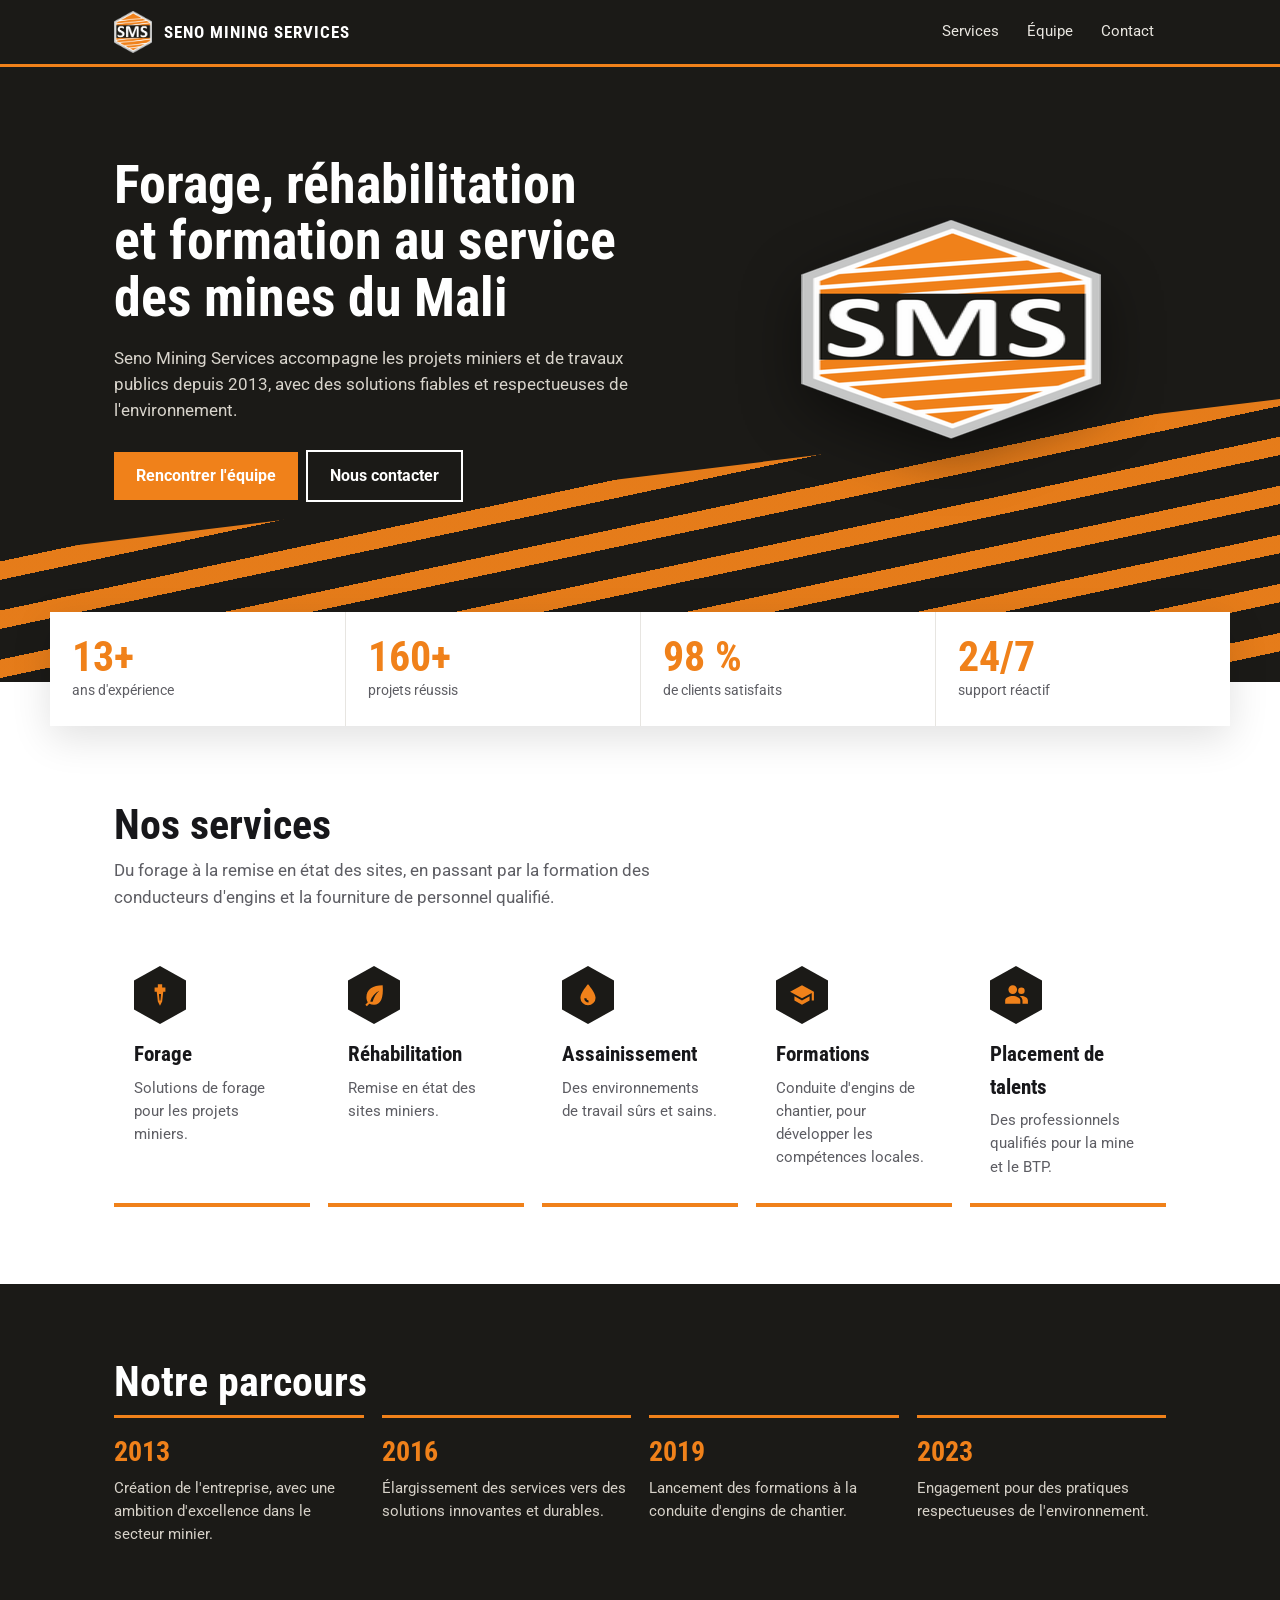
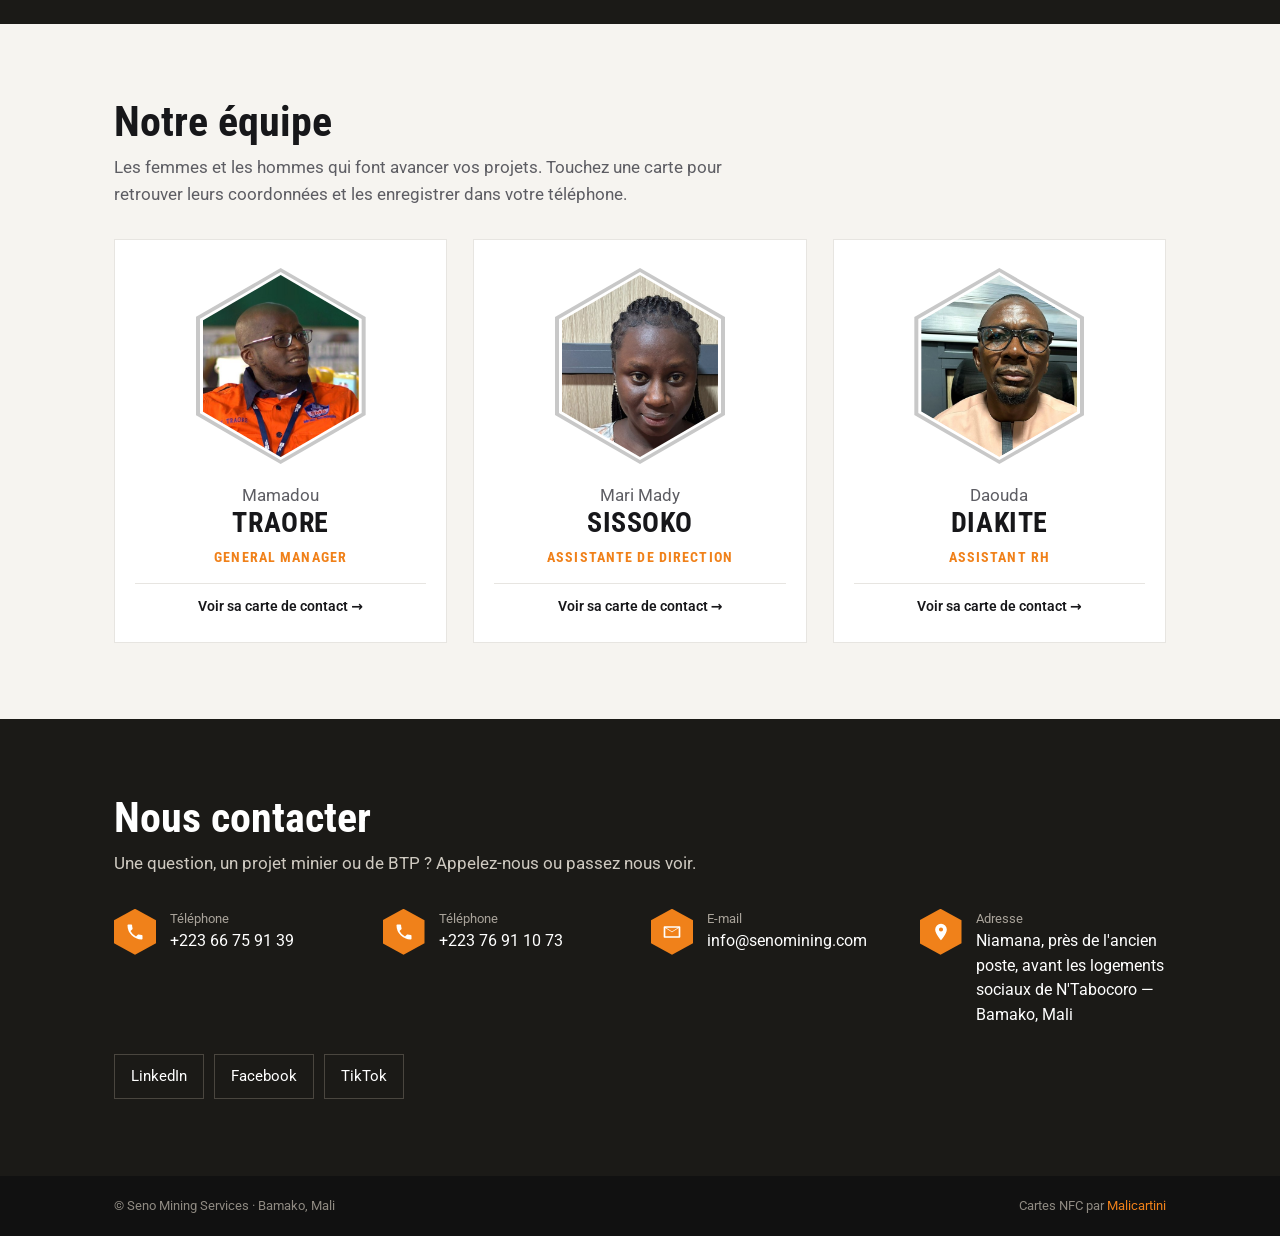
==== site/index.html @ 73f8692c "Site équipe Seno Mining Services pour cartes NFC - Données modifiables : data/company.json et data/t" ====
<!DOCTYPE html><html lang="fr"><head><meta charset="utf-8">
<meta name="viewport" content="width=device-width,initial-scale=1">
<title>Seno Mining Services — Notre équipe</title><meta name="description" content="Seno Mining Services : forage, réhabilitation, assainissement, formations et placement de talents au Mali. Rencontrez notre équipe.">
<meta property="og:title" content="Seno Mining Services — Notre équipe"><meta property="og:description" content="Seno Mining Services : forage, réhabilitation, assainissement, formations et placement de talents au Mali. Rencontrez notre équipe.">
<meta property="og:image" content="assets/logo.png"><meta name="theme-color" content="#1b1a17">
<link rel="icon" href="assets/logo.png">
<link rel="preconnect" href="https://fonts.googleapis.com"><link rel="preconnect" href="https://fonts.gstatic.com" crossorigin>
<link href="https://fonts.googleapis.com/css2?family=Roboto+Condensed:wght@700&family=Roboto:wght@400;500;700&display=swap" rel="stylesheet">
<link rel="stylesheet" href="assets/style.css"></head><body><header class="top"><div class="wrap"><a class="brand" href="index.html"><img src="assets/logo.png" alt="Logo SMS" width="38" height="42"><b>Seno Mining Services</b></a><nav><a href="#services">Services</a><a href="#equipe">Équipe</a><a href="#contact">Contact</a></nav></div></header>
<section class="hero"><div class="stripes"></div><div class="wrap"><div>
<h1>Forage, réhabilitation et formation au service des mines du Mali</h1>
<p>Seno Mining Services accompagne les projets miniers et de travaux publics depuis 2013, avec des solutions fiables et respectueuses de l&#x27;environnement.</p>
<a class="btn" href="#equipe">Rencontrer l'équipe</a><a class="btn ghost" href="#contact">Nous contacter</a></div>
<img class="hexlogo" src="assets/logo.png" alt="" width="200" height="219"></div></section>
<section class="stats"><div class="wrap"><div class="stat"><b>13+</b><span>ans d&#x27;expérience</span></div><div class="stat"><b>160+</b><span>projets réussis</span></div><div class="stat"><b>98 %</b><span>de clients satisfaits</span></div><div class="stat"><b>24/7</b><span>support réactif</span></div></div></section>
<section class="band" id="services"><div class="wrap"><h2>Nos services</h2>
<p class="lead">Du forage à la remise en état des sites, en passant par la formation des conducteurs d'engins et la fourniture de personnel qualifié.</p>
<div class="svc"><div><div class="hx hexclip"><svg viewBox="0 0 24 24" aria-hidden="true"><path d="M10 2h4v3h3v4h-2l-1 9-2 4-2-4-1-9H7V5h3V2zm1 9 .6 6h.8l.6-6h-2z"/></svg></div><h3>Forage</h3><p>Solutions de forage pour les projets miniers.</p></div><div><div class="hx hexclip"><svg viewBox="0 0 24 24" aria-hidden="true"><path d="M20 3c-9 0-15 4-15 11 0 1.8.5 3.4 1.3 4.7L4 21l1.4 1.4 2.3-2.3C9 20.7 10.4 21 12 21c6 0 9-6 8-18zM8.5 17.9C10 13 13 10 17 8c-3 2.6-5 5.6-6.3 10.3-.8 0-1.6-.2-2.2-.4z"/></svg></div><h3>Réhabilitation</h3><p>Remise en état des sites miniers.</p></div><div><div class="hx hexclip"><svg viewBox="0 0 24 24" aria-hidden="true"><path d="M12 2s-7 7.6-7 12.5A7 7 0 0 0 19 14.5C19 9.6 12 2 12 2zm-3.5 13h2a2 2 0 0 0 2 2v2a4 4 0 0 1-4-4z"/></svg></div><h3>Assainissement</h3><p>Des environnements de travail sûrs et sains.</p></div><div><div class="hx hexclip"><svg viewBox="0 0 24 24" aria-hidden="true"><path d="M12 3 1 9l11 6 9-4.9V17h2V9L12 3zM5 13.2V17l7 4 7-4v-3.8l-7 3.8-7-3.8z"/></svg></div><h3>Formations</h3><p>Conduite d&#x27;engins de chantier, pour développer les compétences locales.</p></div><div><div class="hx hexclip"><svg viewBox="0 0 24 24" aria-hidden="true"><path d="M9 11a4 4 0 1 0 0-8 4 4 0 0 0 0 8zm8 0a3 3 0 1 0 0-6 3 3 0 0 0 0 6zM9 13c-3.3 0-7 1.6-7 4v3h14v-3c0-2.4-3.7-4-7-4zm8 0c-.5 0-1 0-1.5.1 1.5 1 2.5 2.3 2.5 3.9v3h5v-3c0-2.4-3.2-4-6-4z"/></svg></div><h3>Placement de talents</h3><p>Des professionnels qualifiés pour la mine et le BTP.</p></div></div></div></section>
<section class="band dark"><div class="wrap"><h2>Notre parcours</h2><div class="time"><div><b>2013</b><p>Création de l&#x27;entreprise, avec une ambition d&#x27;excellence dans le secteur minier.</p></div><div><b>2016</b><p>Élargissement des services vers des solutions innovantes et durables.</p></div><div><b>2019</b><p>Lancement des formations à la conduite d&#x27;engins de chantier.</p></div><div><b>2023</b><p>Engagement pour des pratiques respectueuses de l&#x27;environnement.</p></div></div></div></section>
<section class="band soft" id="equipe"><div class="wrap"><h2>Notre équipe</h2>
<p class="lead">Les femmes et les hommes qui font avancer vos projets. Touchez une carte pour retrouver leurs coordonnées et les enregistrer dans votre téléphone.</p>
<div class="team"><a class="member" href="traore.html"><div class="ph hexclip"><img class="hexclip" src="photos/traore.jpg" alt="Mamadou Traore" loading="lazy" width="520" height="600"></div>
<div class="fn">Mamadou</div><div class="ln">TRAORE</div><div class="rl">GENERAL MANAGER</div><span class="go">Voir sa carte de contact →</span></a><a class="member" href="sissoko.html"><div class="ph hexclip"><img class="hexclip" src="photos/sissoko.jpg" alt="Mari Mady Sissoko" loading="lazy" width="520" height="600"></div>
<div class="fn">Mari Mady</div><div class="ln">SISSOKO</div><div class="rl">ASSISTANTE DE DIRECTION</div><span class="go">Voir sa carte de contact →</span></a><a class="member" href="diakite.html"><div class="ph hexclip"><img class="hexclip" src="photos/diakite.jpg" alt="Daouda Diakite" loading="lazy" width="520" height="600"></div>
<div class="fn">Daouda</div><div class="ln">DIAKITE</div><div class="rl">ASSISTANT RH</div><span class="go">Voir sa carte de contact →</span></a></div></div></section>
<section class="band dark" id="contact"><div class="wrap">
<h2>Nous contacter</h2><p class="lead">Une question, un projet minier ou de BTP ? Appelez-nous ou passez nous voir.</p>
<div class="contact"><div class="ci"><div class="hxs hexclip"><svg viewBox="0 0 24 24" aria-hidden="true"><path d="M6.6 10.8a15.1 15.1 0 0 0 6.6 6.6l2.2-2.2c.3-.3.7-.4 1-.2 1.1.4 2.3.6 3.6.6.6 0 1 .4 1 1V20c0 .6-.4 1-1 1A17 17 0 0 1 3 4c0-.6.4-1 1-1h3.5c.6 0 1 .4 1 1 0 1.3.2 2.5.6 3.6.1.3 0 .7-.2 1z"/></svg></div><div><small>Téléphone</small><a href="tel:+22366759139">+223 66 75 91 39</a></div></div><div class="ci"><div class="hxs hexclip"><svg viewBox="0 0 24 24" aria-hidden="true"><path d="M6.6 10.8a15.1 15.1 0 0 0 6.6 6.6l2.2-2.2c.3-.3.7-.4 1-.2 1.1.4 2.3.6 3.6.6.6 0 1 .4 1 1V20c0 .6-.4 1-1 1A17 17 0 0 1 3 4c0-.6.4-1 1-1h3.5c.6 0 1 .4 1 1 0 1.3.2 2.5.6 3.6.1.3 0 .7-.2 1z"/></svg></div><div><small>Téléphone</small><a href="tel:+22376911073">+223 76 91 10 73</a></div></div>
<div class="ci"><div class="hxs hexclip"><svg viewBox="0 0 24 24" aria-hidden="true"><path d="M3 5h18c.6 0 1 .4 1 1v12c0 .6-.4 1-1 1H3a1 1 0 0 1-1-1V6c0-.6.4-1 1-1zm9 7.2L4 7.3V17h16V7.3l-8 4.9zM5 7l7 4.3L19 7H5z"/></svg></div><div><small>E-mail</small><a href="mailto:info@senomining.com">info@senomining.com</a></div></div>
<div class="ci"><div class="hxs hexclip"><svg viewBox="0 0 24 24" aria-hidden="true"><path d="M12 2a7 7 0 0 0-7 7c0 5.2 7 13 7 13s7-7.8 7-13a7 7 0 0 0-7-7zm0 9.5A2.5 2.5 0 1 1 12 6.5a2.5 2.5 0 0 1 0 5z"/></svg></div><div><small>Adresse</small><span>Niamana, près de l&#x27;ancien poste, avant les logements sociaux de N&#x27;Tabocoro — Bamako, Mali</span></div></div>
</div><div class="soc"><a href="https://www.linkedin.com/company/seno-mining-services/" target="_blank" rel="noopener">LinkedIn</a><a href="https://www.facebook.com/share/1KVnLRoWUf/" target="_blank" rel="noopener">Facebook</a><a href="https://www.tiktok.com/@seno.mining.servi" target="_blank" rel="noopener">TikTok</a></div></div></section><footer><div class="wrap"><span>© Seno Mining Services · Bamako, Mali</span><span>Cartes NFC par <a href="https://www.tiktok.com/@mali_cartini" target="_blank" rel="noopener">Malicartini</a></span></div></footer></body></html>
---- site/assets/style.css ----
/* VOICE sobre, industriel · IDEA la carte NFC SMS dépliée en site · PICTURE hexagones photo + bandes de forage orange
   COLOUR noir carbone, orange SMS, blanc · TYPE Roboto Condensed (titres) + Roboto · LAYOUT bandes pleine largeur, grille équipe */
:root{--o:#F0811A;--o2:#c9650a;--k:#1b1a17;--k2:#26241f;--ink:#17171a;--mut:#5d5d63;--line:#e7e5e1;--bg:#fff;--soft:#f6f4f0;color-scheme:light}
*{box-sizing:border-box;min-width:0}
html{scroll-behavior:smooth;scroll-padding-top:72px}
body{margin:0;background:var(--bg);color:var(--ink);font:16px/1.55 Roboto,system-ui,-apple-system,"Segoe UI",Arial,sans-serif;overflow-x:clip}
a{color:inherit}
h1,h2,h3,.cond{font-family:"Roboto Condensed",Roboto,Arial,sans-serif}
.wrap{max-width:1180px;margin:0 auto;padding:0 max(5vw,18px)}
.hexclip{clip-path:polygon(50% 0,100% 25%,100% 75%,50% 100%,0 75%,0 25%)}
header.top{position:sticky;top:0;z-index:20;background:var(--k);color:#fff;border-bottom:3px solid var(--o)}
header.top .wrap{display:flex;align-items:center;gap:14px;min-height:64px}
.brand{display:flex;align-items:center;gap:12px;text-decoration:none}
.brand img{width:38px;height:auto}
.brand b{font-family:"Roboto Condensed",sans-serif;font-weight:700;letter-spacing:.06em;font-size:17px;text-transform:uppercase}
nav{margin-left:auto;display:flex;gap:4px;flex-wrap:wrap}
nav a{text-decoration:none;font-size:15px;padding:10px 12px;color:#e9e6e0}
nav a:hover,nav a:focus-visible{color:var(--o)}
.hero{position:relative;background:var(--k);color:#fff;overflow:hidden}
.stripes{position:absolute;inset:auto 0 0 0;height:46%;background:repeating-linear-gradient(-12deg,transparent 0 30px,var(--o) 30px 48px);clip-path:polygon(0 55%,100% 0,100% 100%,0 100%);opacity:.95}
.hero .wrap{position:relative;display:grid;grid-template-columns:minmax(0,1.15fr) minmax(0,.85fr);gap:40px;align-items:center;padding-top:clamp(40px,7vw,90px);padding-bottom:clamp(120px,14vw,190px)}
.hero h1{font-size:clamp(34px,5vw,54px);line-height:1.05;margin:0 0 18px;font-weight:700;text-wrap:balance}
.hero p{font-size:17px;color:#d8d4cc;max-width:56ch;margin:0 0 26px}
.btn{display:inline-flex;align-items:center;gap:10px;min-height:48px;padding:12px 22px;background:var(--o);color:#fff;text-decoration:none;font-weight:700;border:0;font-size:16px;cursor:pointer}
.btn:hover{background:var(--o2)}
.btn.ghost{background:transparent;border:2px solid #fff;margin-left:8px}
.btn svg{width:20px;height:20px;fill:currentColor}
.hexlogo{justify-self:center;width:min(300px,70vw);filter:drop-shadow(0 18px 30px rgba(0,0,0,.45))}
.stats{position:relative;z-index:2;margin-top:-70px}
.stats .wrap{display:grid;grid-template-columns:repeat(4,minmax(0,1fr));gap:0;background:#fff;box-shadow:0 12px 40px rgba(0,0,0,.12);padding:0}
.stat{padding:24px 22px;border-left:1px solid var(--line)}
.stat:first-child{border-left:0}
.stat b{display:block;font-family:"Roboto Condensed",sans-serif;font-size:clamp(30px,4vw,42px);line-height:1;color:var(--o);font-weight:700}
.stat span{font-size:14px;color:var(--mut)}
.band{padding:clamp(48px,6vw,84px) 0}
.band.soft{background:var(--soft)}
.band.dark{background:var(--k);color:#fff}
h2{font-size:clamp(30px,3.6vw,42px);line-height:1.05;margin:0 0 10px;font-weight:700}
.lead{color:var(--mut);max-width:62ch;margin:0 0 32px;font-size:17px}
.dark .lead{color:#cfcac1}
.svc{display:grid;grid-template-columns:repeat(auto-fit,minmax(170px,1fr));gap:18px}
.svc>div{background:#fff;padding:24px 20px;border-bottom:4px solid var(--o)}
.svc .hx{width:52px;height:58px;background:var(--k);display:flex;align-items:center;justify-content:center;margin-bottom:14px}
.svc .hx svg{width:26px;height:26px;fill:var(--o)}
.svc h3{margin:0 0 6px;font-size:21px}
.svc p{margin:0;color:var(--mut);font-size:15px}
.time{display:grid;grid-template-columns:repeat(4,minmax(0,1fr));gap:18px;margin-top:8px}
.time div{border-top:3px solid var(--o);padding-top:12px}
.time b{font-family:"Roboto Condensed",sans-serif;font-size:28px;color:var(--o)}
.time p{margin:4px 0 0;color:#d6d1c8;font-size:15px}
.team{display:grid;grid-template-columns:repeat(auto-fill,minmax(250px,1fr));gap:26px}
.member{display:block;text-decoration:none;background:#fff;text-align:center;padding:28px 20px 24px;border:1px solid var(--line);transition:transform .2s,box-shadow .2s}
.member:hover,.member:focus-visible{transform:translateY(-4px);box-shadow:0 14px 30px rgba(0,0,0,.1);outline:none}
.ph{position:relative;width:170px;height:196px;margin:0 auto 18px;background:#c8c8c8}
.ph img{position:absolute;inset:7px;width:calc(100% - 14px);height:calc(100% - 14px);object-fit:cover;background:#fff;z-index:1}
.ph::after{content:"";position:absolute;inset:4px;background:#fff;z-index:0;clip-path:inherit}
.member .fn{font-size:17px;color:var(--mut)}
.member .ln{font-family:"Roboto Condensed",sans-serif;font-weight:700;font-size:28px;letter-spacing:.02em;line-height:1.1}
.member .rl{color:var(--o);font-family:"Roboto Condensed",sans-serif;font-weight:700;letter-spacing:.08em;text-transform:uppercase;font-size:14px;margin:8px 0 14px}
.member .go{font-size:14px;font-weight:600;border-top:1px solid var(--line);padding-top:12px;display:block}
.contact{display:grid;grid-template-columns:repeat(auto-fit,minmax(240px,1fr));gap:22px}
.ci{display:flex;gap:14px;align-items:flex-start}
.hxs{flex:0 0 42px;height:46px;background:var(--o);display:flex;align-items:center;justify-content:center}
.hxs svg{width:20px;height:20px;fill:#fff}
.ci small{display:block;color:#a9a39a;font-size:13px}
.ci a,.ci span{text-decoration:none;font-size:16px;white-space:normal}
.soc{display:flex;gap:10px;flex-wrap:wrap;margin-top:26px}
.soc a{border:1px solid #4a463f;padding:10px 16px;text-decoration:none;font-size:15px}
.soc a:hover{border-color:var(--o);color:var(--o)}
footer{background:#111;color:#8f8a82;font-size:13px;padding:20px 0}
footer .wrap{display:flex;gap:10px;flex-wrap:wrap;justify-content:space-between}
footer a{color:var(--o);text-decoration:none}
.pp{background:var(--k);color:#fff;position:relative;overflow:hidden}
.pp .stripes{height:12%}
.pp .wrap{position:relative;display:grid;grid-template-columns:auto minmax(0,1fr);gap:clamp(24px,5vw,60px);align-items:center;padding-top:clamp(30px,5vw,60px);padding-bottom:clamp(60px,8vw,100px)}
.pp .ph{width:clamp(190px,26vw,280px);height:clamp(219px,30vw,323px);margin:0}
.pp .fn{font-size:clamp(22px,2.6vw,30px);color:#e2ded6}
.pp h1{font-size:clamp(40px,6vw,64px);line-height:1;margin:2px 0 12px;letter-spacing:.02em}
.pp .rl{display:inline-block;background:var(--o);color:#fff;font-family:"Roboto Condensed",sans-serif;font-weight:700;letter-spacing:.1em;text-transform:uppercase;padding:7px 14px;font-size:15px}
.pp .co{margin-top:12px;color:#cfcac1}
.back{display:inline-flex;align-items:center;gap:6px;color:#fff;text-decoration:none;font-size:15px;padding:10px 0;margin-left:auto}
.back:hover{color:var(--o)}
.pcard{display:grid;grid-template-columns:minmax(0,1.2fr) minmax(0,.8fr);gap:28px;margin-top:-40px;position:relative;z-index:2}
.rows{background:#fff;box-shadow:0 12px 40px rgba(0,0,0,.1);padding:8px 24px}
.row{display:flex;align-items:center;gap:16px;padding:16px 0;border-bottom:1px solid var(--line);text-decoration:none;min-height:64px}
.row:last-child{border-bottom:0}
.row .hxs{flex-basis:46px;height:50px}
.row .hxs.wa{background:#25D366}
.row small{display:block;color:#8a857d;font-size:13px}
.row b{font-size:17px;font-weight:500;overflow-wrap:anywhere}
.row .ar{margin-left:auto;color:#bbb;font-size:22px}
.row:hover b{color:var(--o2)}
.side{display:flex;flex-direction:column;gap:14px}
.side .btn{justify-content:center;width:100%;margin:0}
.side .btn.dark{background:var(--k)}
.side .btn.dark:hover{background:#333}
.side .box{background:var(--soft);padding:20px;font-size:15px;color:var(--mut)}
.side .box b{color:var(--ink);font-family:"Roboto Condensed",sans-serif;font-size:18px;display:block;margin-bottom:4px}
.toast{position:fixed;left:50%;bottom:22px;transform:translateX(-50%);background:var(--k);color:#fff;padding:12px 18px;font-size:15px;opacity:0;transition:opacity .25s;pointer-events:none}
.toast.on{opacity:1}
:focus-visible{outline:3px solid var(--o);outline-offset:2px}
@media(max-width:860px){.hero .wrap{grid-template-columns:1fr}.hexlogo{width:180px;order:-1;justify-self:start}.stats .wrap{grid-template-columns:repeat(2,minmax(0,1fr))}.stat:nth-child(3){border-left:0}.stat{border-top:1px solid var(--line)}.stat:nth-child(-n+2){border-top:0}.time{grid-template-columns:repeat(2,minmax(0,1fr))}.pcard{grid-template-columns:1fr}}
@media(max-width:600px){nav{display:none}.brand b{font-size:14px;letter-spacing:.03em}.back{white-space:nowrap;font-size:14px}.pp .stripes{height:12%}.hero .stripes{height:22%}.pp .wrap{grid-template-columns:1fr;text-align:center;justify-items:center}.btn.ghost{margin:10px 0 0}.rows{padding:4px 16px}}
@media(prefers-reduced-motion:reduce){html{scroll-behavior:auto}.member{transition:none}}
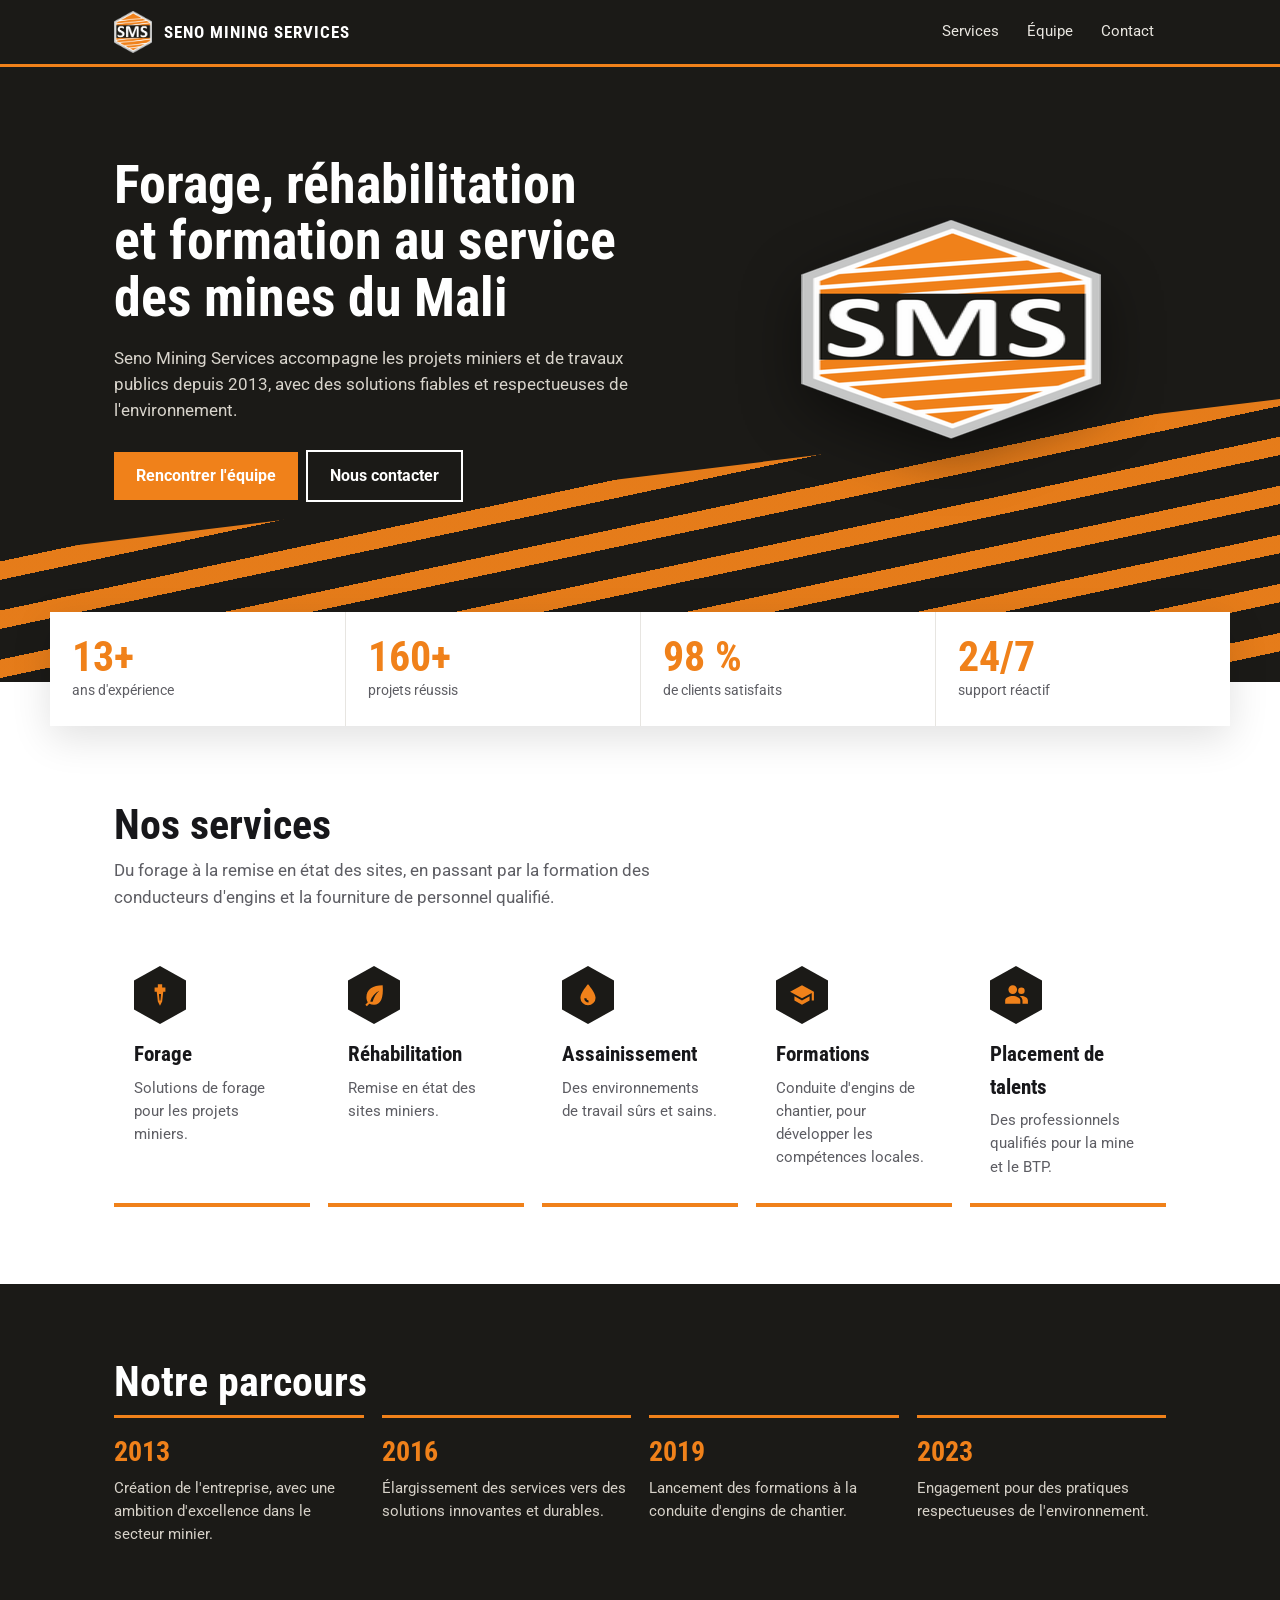
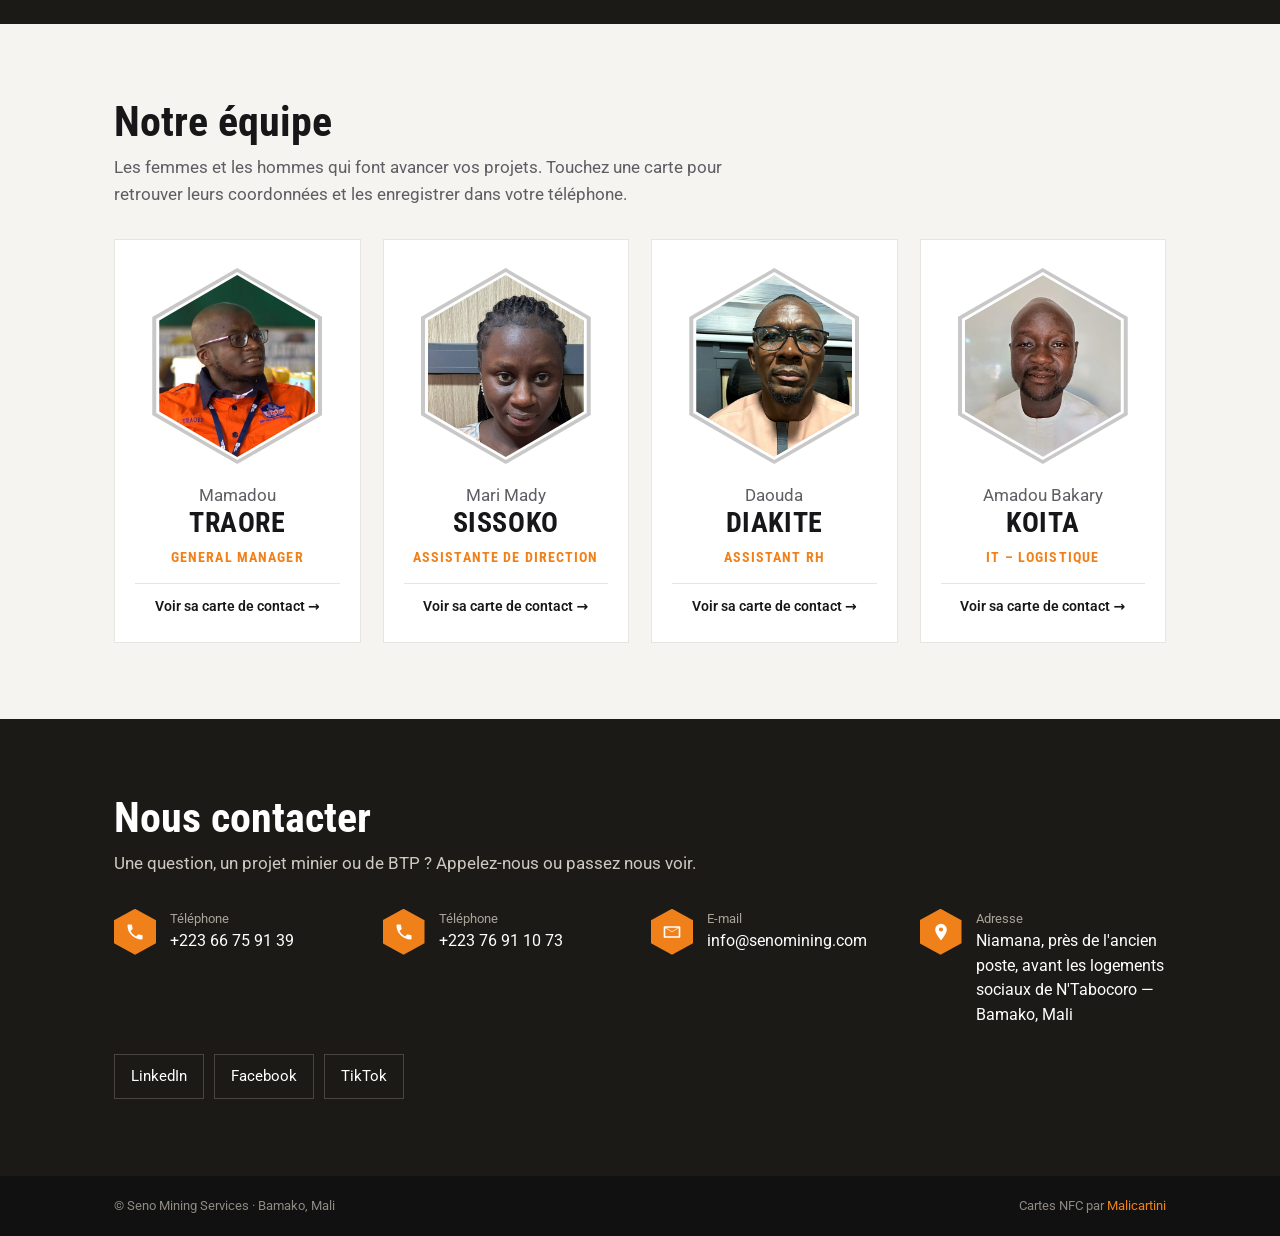
==== commit 73361021: "Ajout d'Amadou Bakary Koita (IT – Logistique) - Photo et fiche dans data/team.json, page koita.html " ====
--- a/site/index.html
+++ b/site/index.html
@@ -22,7 +22,8 @@
 <div class="team"><a class="member" href="traore.html"><div class="ph hexclip"><img class="hexclip" src="photos/traore.jpg" alt="Mamadou Traore" loading="lazy" width="520" height="600"></div>
 <div class="fn">Mamadou</div><div class="ln">TRAORE</div><div class="rl">GENERAL MANAGER</div><span class="go">Voir sa carte de contact →</span></a><a class="member" href="sissoko.html"><div class="ph hexclip"><img class="hexclip" src="photos/sissoko.jpg" alt="Mari Mady Sissoko" loading="lazy" width="520" height="600"></div>
 <div class="fn">Mari Mady</div><div class="ln">SISSOKO</div><div class="rl">ASSISTANTE DE DIRECTION</div><span class="go">Voir sa carte de contact →</span></a><a class="member" href="diakite.html"><div class="ph hexclip"><img class="hexclip" src="photos/diakite.jpg" alt="Daouda Diakite" loading="lazy" width="520" height="600"></div>
-<div class="fn">Daouda</div><div class="ln">DIAKITE</div><div class="rl">ASSISTANT RH</div><span class="go">Voir sa carte de contact →</span></a></div></div></section>
+<div class="fn">Daouda</div><div class="ln">DIAKITE</div><div class="rl">ASSISTANT RH</div><span class="go">Voir sa carte de contact →</span></a><a class="member" href="koita.html"><div class="ph hexclip"><img class="hexclip" src="photos/koita.jpg" alt="Amadou Bakary Koita" loading="lazy" width="520" height="600"></div>
+<div class="fn">Amadou Bakary</div><div class="ln">KOITA</div><div class="rl">IT – LOGISTIQUE</div><span class="go">Voir sa carte de contact →</span></a></div></div></section>
 <section class="band dark" id="contact"><div class="wrap">
 <h2>Nous contacter</h2><p class="lead">Une question, un projet minier ou de BTP ? Appelez-nous ou passez nous voir.</p>
 <div class="contact"><div class="ci"><div class="hxs hexclip"><svg viewBox="0 0 24 24" aria-hidden="true"><path d="M6.6 10.8a15.1 15.1 0 0 0 6.6 6.6l2.2-2.2c.3-.3.7-.4 1-.2 1.1.4 2.3.6 3.6.6.6 0 1 .4 1 1V20c0 .6-.4 1-1 1A17 17 0 0 1 3 4c0-.6.4-1 1-1h3.5c.6 0 1 .4 1 1 0 1.3.2 2.5.6 3.6.1.3 0 .7-.2 1z"/></svg></div><div><small>Téléphone</small><a href="tel:+22366759139">+223 66 75 91 39</a></div></div><div class="ci"><div class="hxs hexclip"><svg viewBox="0 0 24 24" aria-hidden="true"><path d="M6.6 10.8a15.1 15.1 0 0 0 6.6 6.6l2.2-2.2c.3-.3.7-.4 1-.2 1.1.4 2.3.6 3.6.6.6 0 1 .4 1 1V20c0 .6-.4 1-1 1A17 17 0 0 1 3 4c0-.6.4-1 1-1h3.5c.6 0 1 .4 1 1 0 1.3.2 2.5.6 3.6.1.3 0 .7-.2 1z"/></svg></div><div><small>Téléphone</small><a href="tel:+22376911073">+223 76 91 10 73</a></div></div>
--- a/site/assets/style.css
+++ b/site/assets/style.css
@@ -49,7 +49,7 @@
 .time div{border-top:3px solid var(--o);padding-top:12px}
 .time b{font-family:"Roboto Condensed",sans-serif;font-size:28px;color:var(--o)}
 .time p{margin:4px 0 0;color:#d6d1c8;font-size:15px}
-.team{display:grid;grid-template-columns:repeat(auto-fill,minmax(250px,1fr));gap:26px}
+.team{display:grid;grid-template-columns:repeat(auto-fill,minmax(220px,1fr));gap:22px}
 .member{display:block;text-decoration:none;background:#fff;text-align:center;padding:28px 20px 24px;border:1px solid var(--line);transition:transform .2s,box-shadow .2s}
 .member:hover,.member:focus-visible{transform:translateY(-4px);box-shadow:0 14px 30px rgba(0,0,0,.1);outline:none}
 .ph{position:relative;width:170px;height:196px;margin:0 auto 18px;background:#c8c8c8}
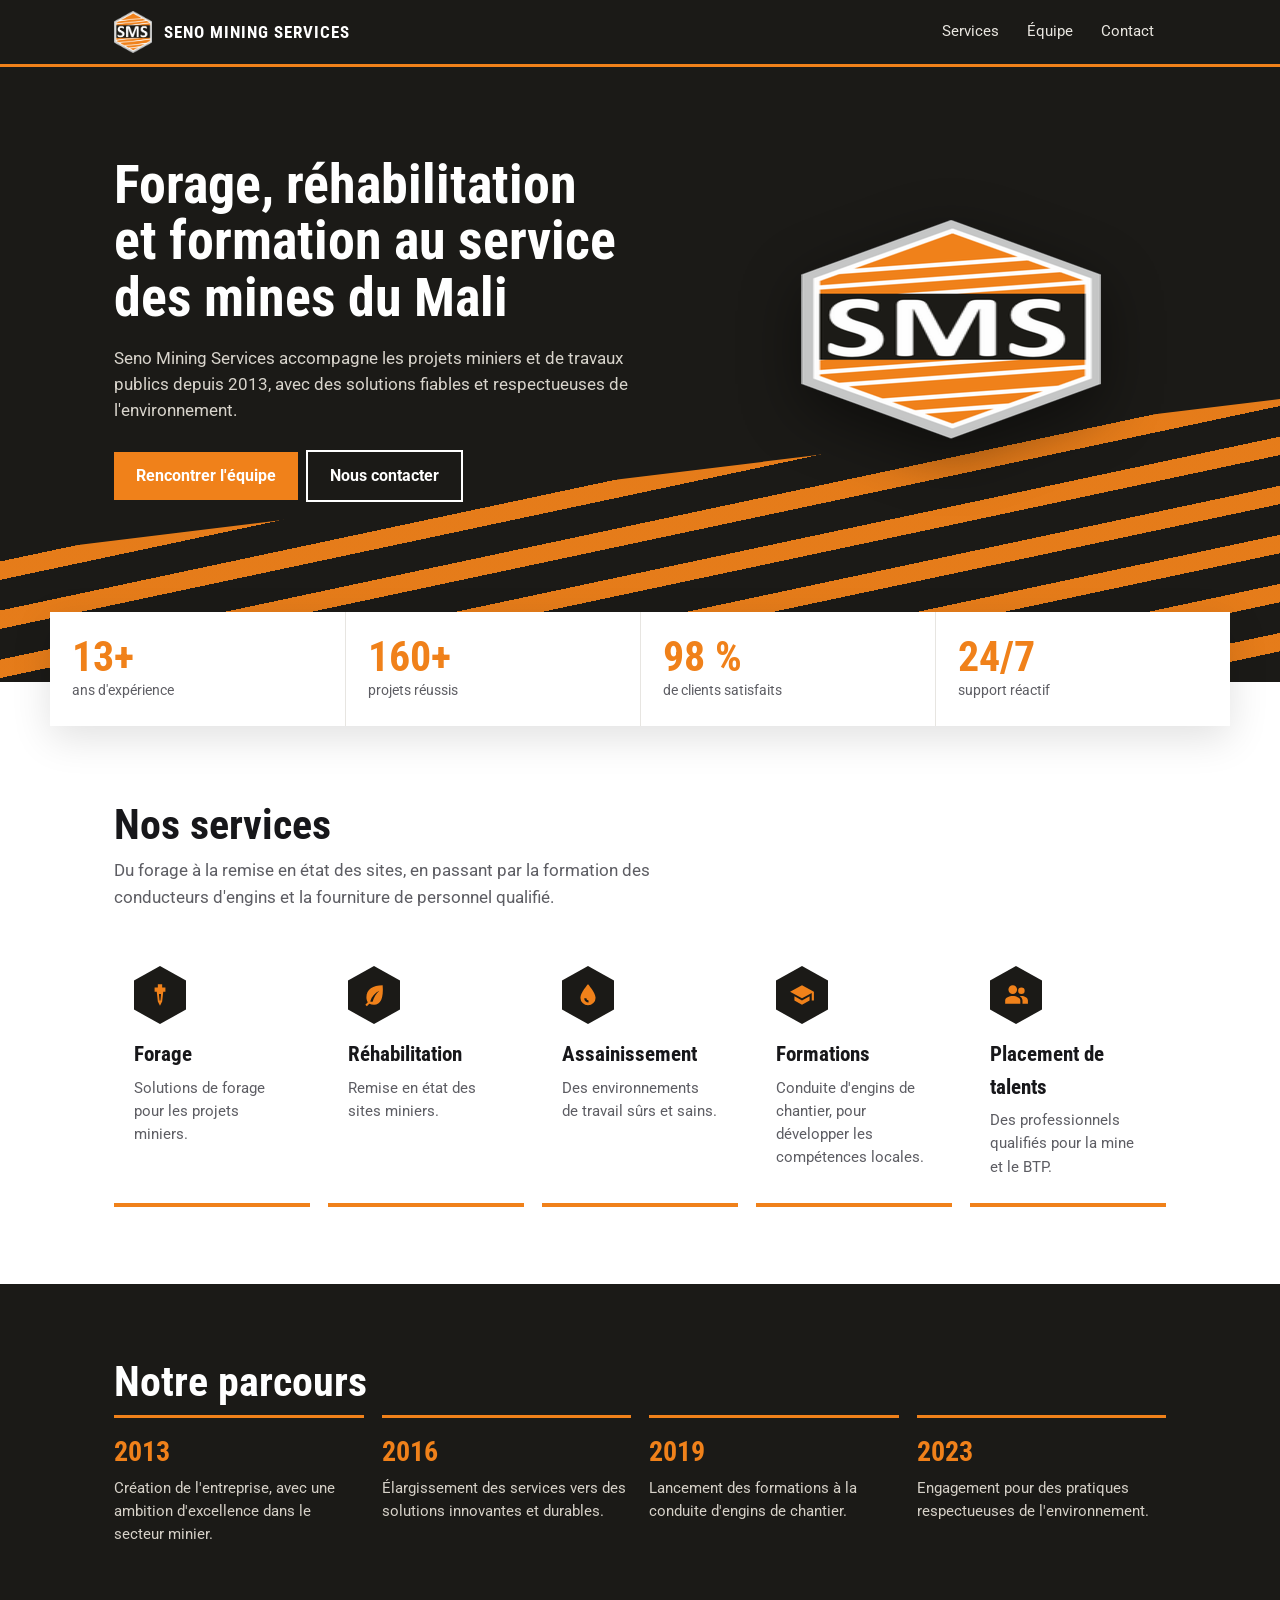
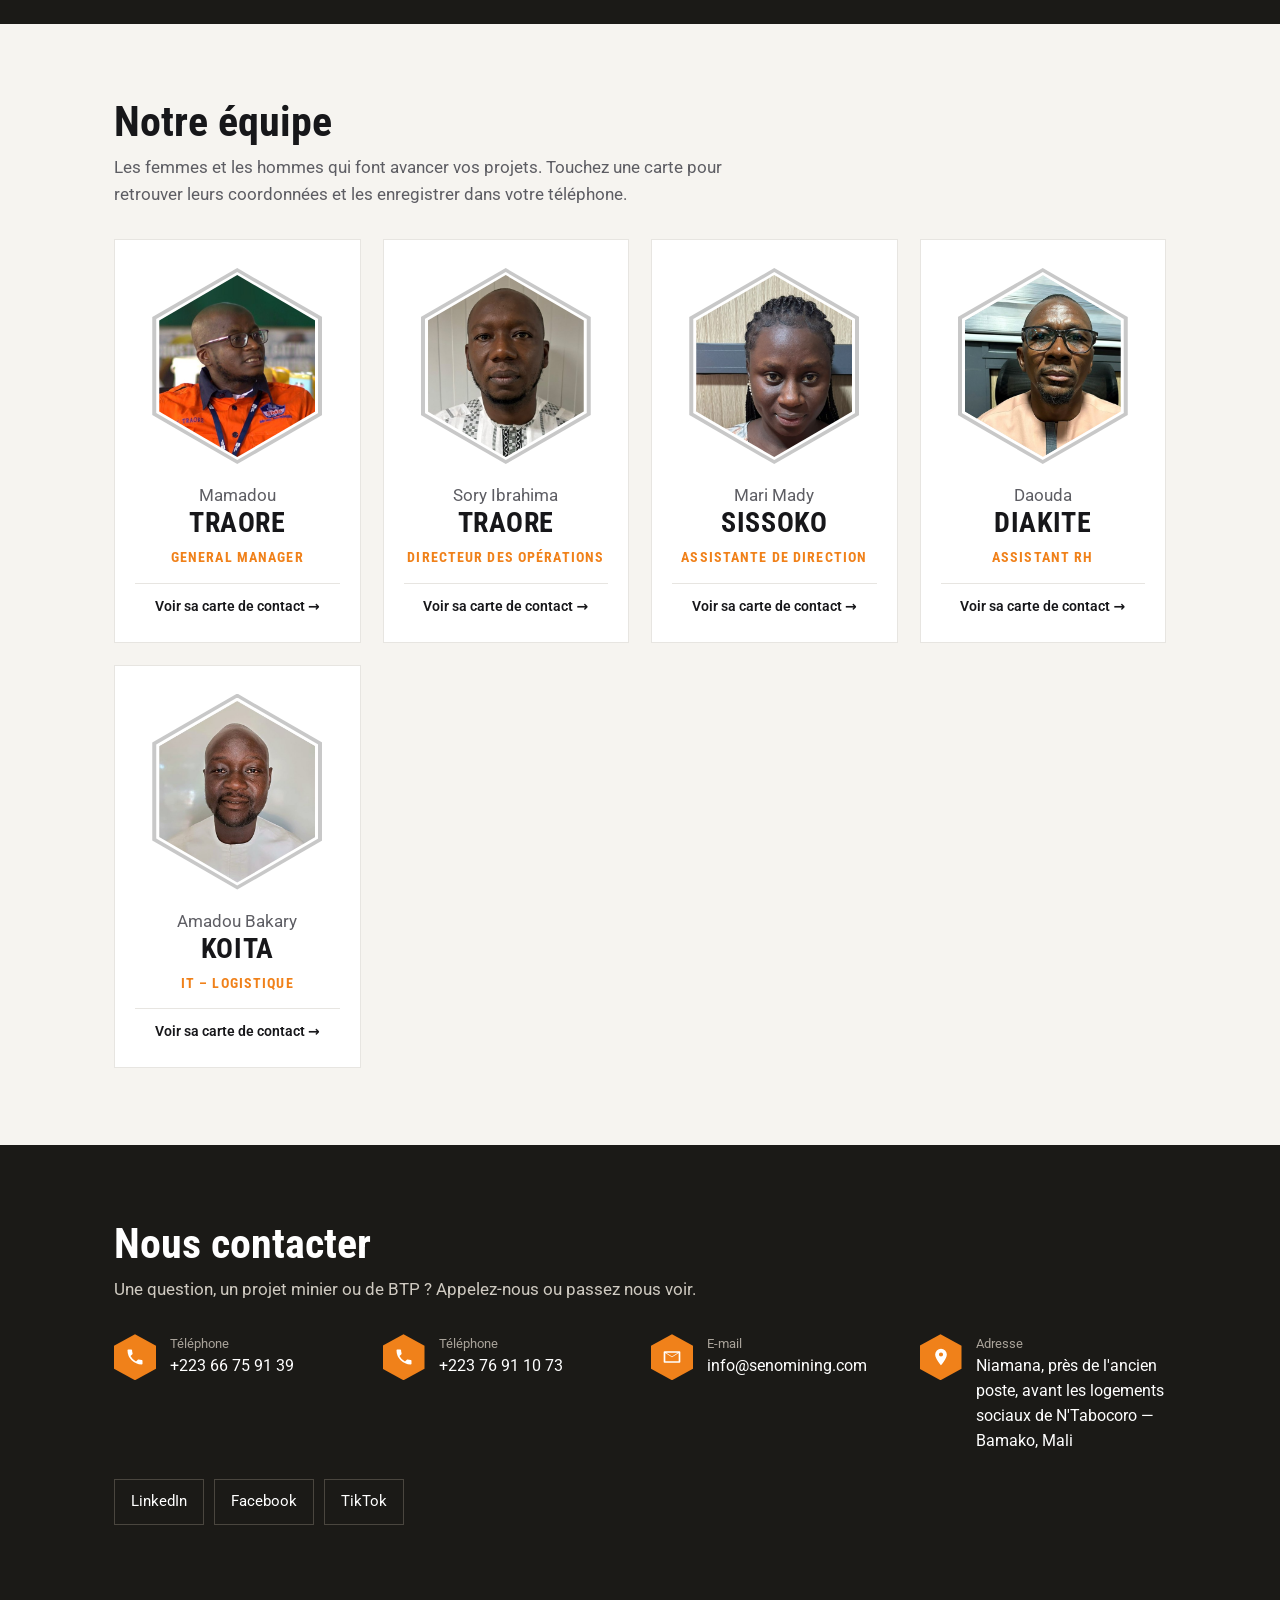
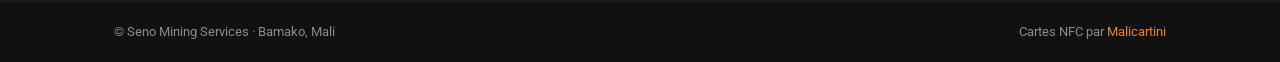
==== commit ebc41f02: "Ajout de Sory Ibrahima Traoré (Directeur des opérations) Co-Authored-By: Claude Opus 5.5 <noreply@an" ====
--- a/site/index.html
+++ b/site/index.html
@@ -20,7 +20,8 @@
 <section class="band soft" id="equipe"><div class="wrap"><h2>Notre équipe</h2>
 <p class="lead">Les femmes et les hommes qui font avancer vos projets. Touchez une carte pour retrouver leurs coordonnées et les enregistrer dans votre téléphone.</p>
 <div class="team"><a class="member" href="traore.html"><div class="ph hexclip"><img class="hexclip" src="photos/traore.jpg" alt="Mamadou Traore" loading="lazy" width="520" height="600"></div>
-<div class="fn">Mamadou</div><div class="ln">TRAORE</div><div class="rl">GENERAL MANAGER</div><span class="go">Voir sa carte de contact →</span></a><a class="member" href="sissoko.html"><div class="ph hexclip"><img class="hexclip" src="photos/sissoko.jpg" alt="Mari Mady Sissoko" loading="lazy" width="520" height="600"></div>
+<div class="fn">Mamadou</div><div class="ln">TRAORE</div><div class="rl">GENERAL MANAGER</div><span class="go">Voir sa carte de contact →</span></a><a class="member" href="sory-traore.html"><div class="ph hexclip"><img class="hexclip" src="photos/sory-traore.jpg" alt="Sory Ibrahima Traore" loading="lazy" width="520" height="600"></div>
+<div class="fn">Sory Ibrahima</div><div class="ln">TRAORE</div><div class="rl">DIRECTEUR DES OPÉRATIONS</div><span class="go">Voir sa carte de contact →</span></a><a class="member" href="sissoko.html"><div class="ph hexclip"><img class="hexclip" src="photos/sissoko.jpg" alt="Mari Mady Sissoko" loading="lazy" width="520" height="600"></div>
 <div class="fn">Mari Mady</div><div class="ln">SISSOKO</div><div class="rl">ASSISTANTE DE DIRECTION</div><span class="go">Voir sa carte de contact →</span></a><a class="member" href="diakite.html"><div class="ph hexclip"><img class="hexclip" src="photos/diakite.jpg" alt="Daouda Diakite" loading="lazy" width="520" height="600"></div>
 <div class="fn">Daouda</div><div class="ln">DIAKITE</div><div class="rl">ASSISTANT RH</div><span class="go">Voir sa carte de contact →</span></a><a class="member" href="koita.html"><div class="ph hexclip"><img class="hexclip" src="photos/koita.jpg" alt="Amadou Bakary Koita" loading="lazy" width="520" height="600"></div>
 <div class="fn">Amadou Bakary</div><div class="ln">KOITA</div><div class="rl">IT – LOGISTIQUE</div><span class="go">Voir sa carte de contact →</span></a></div></div></section>
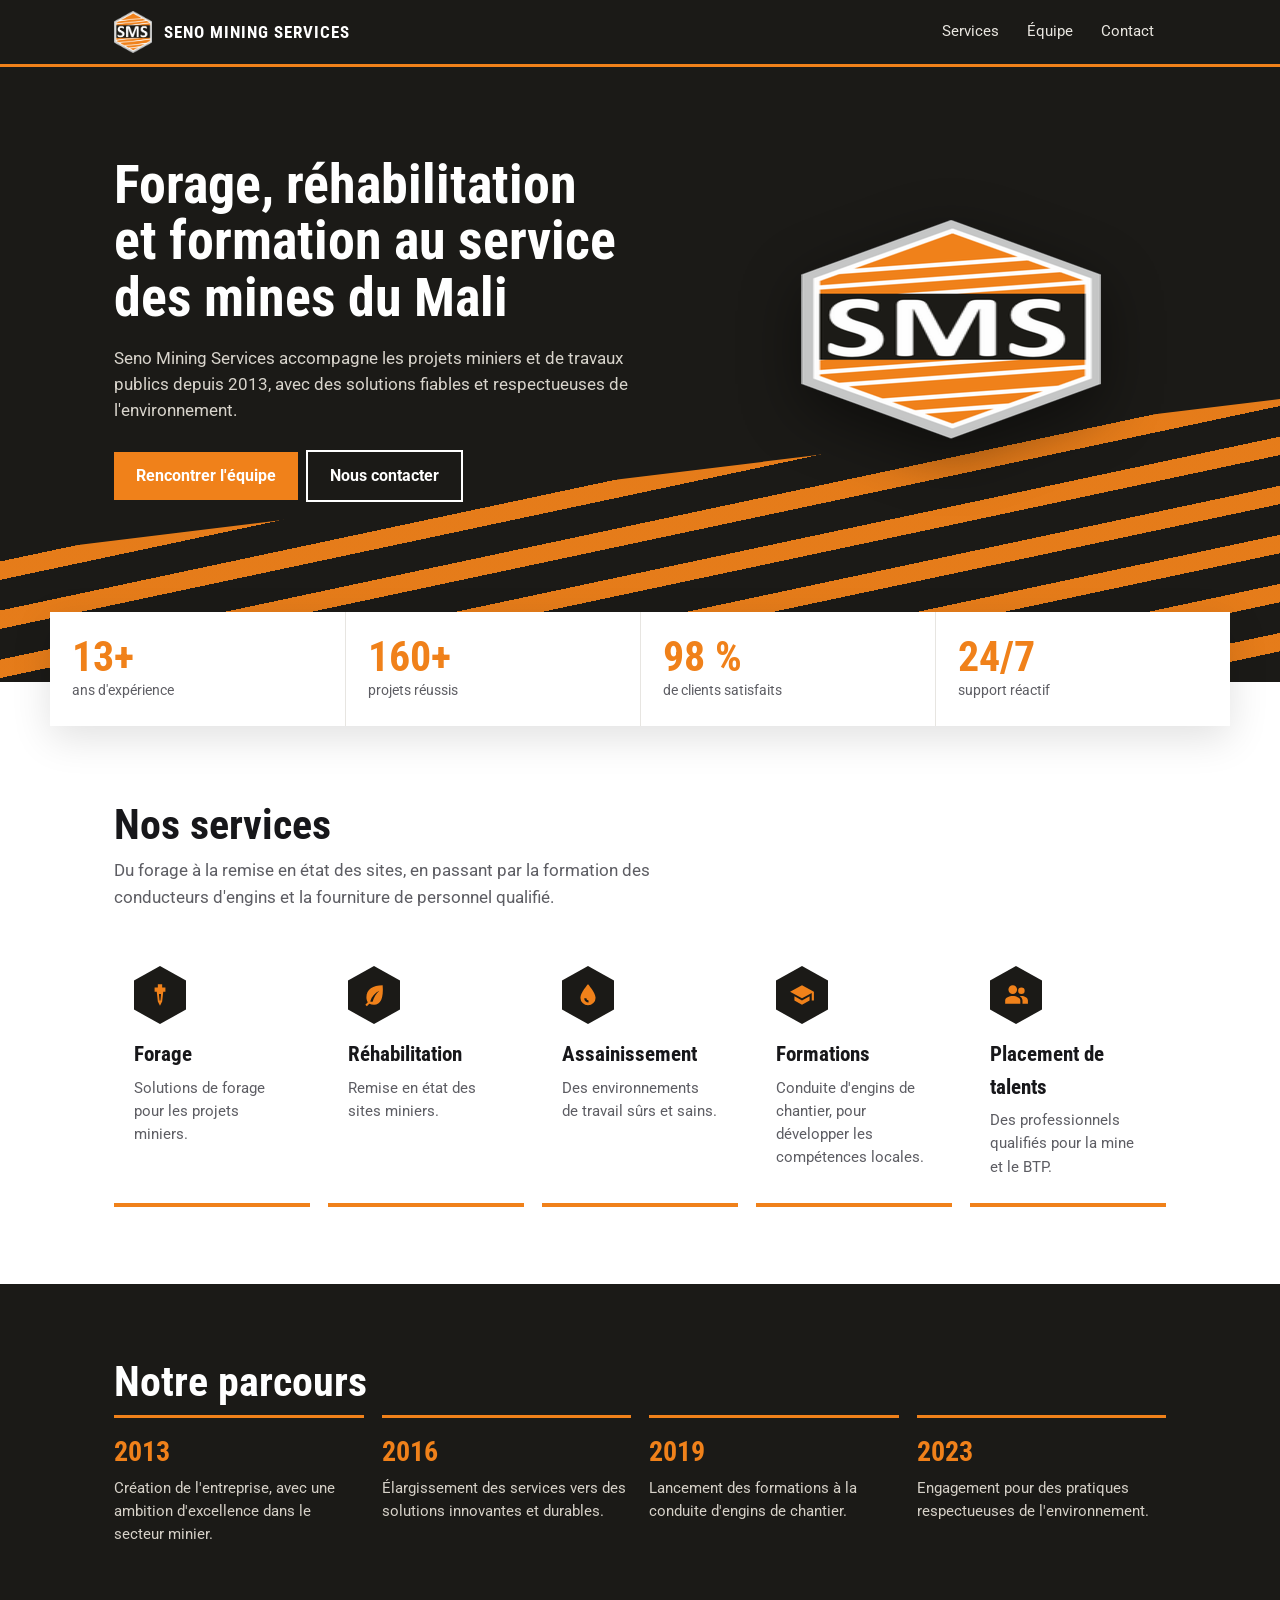
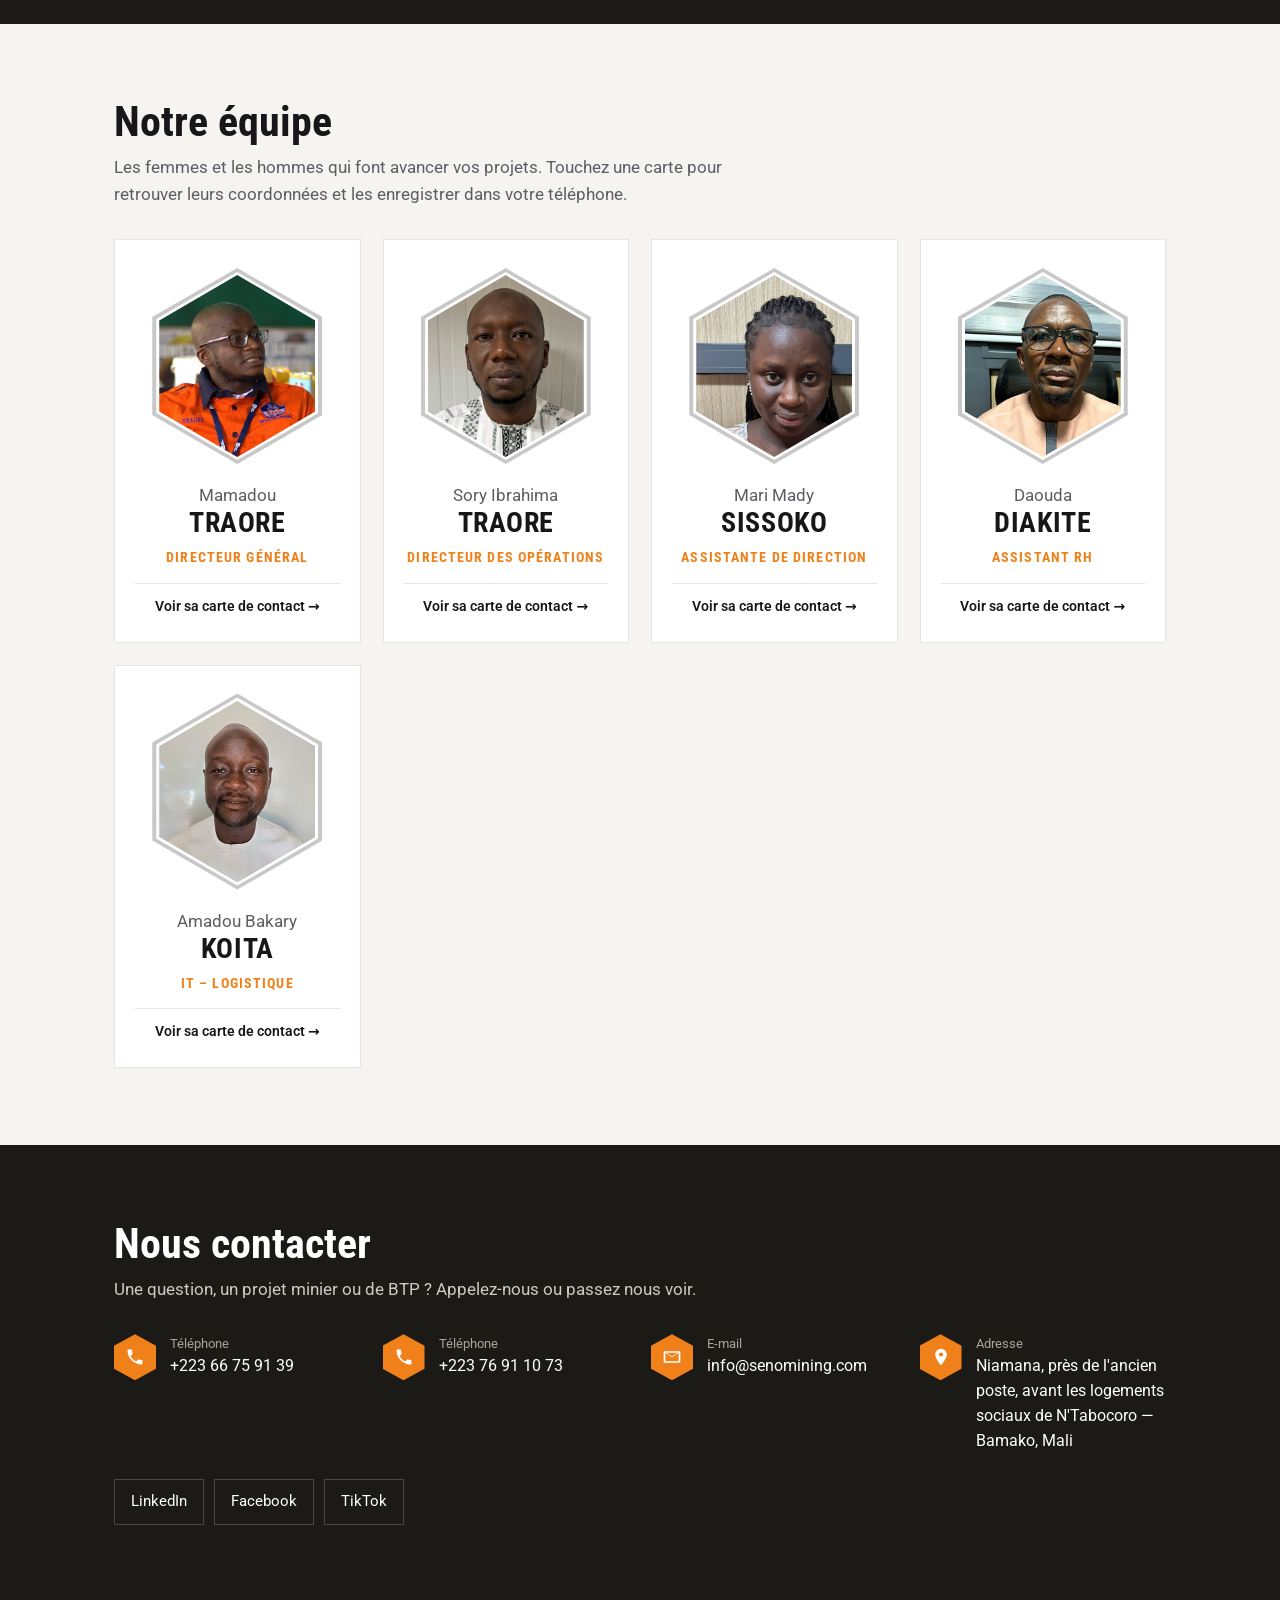
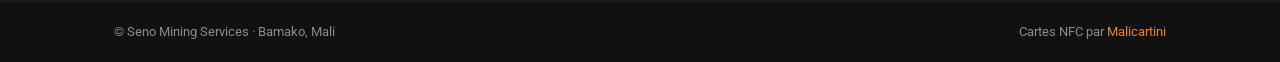
==== commit 2e7f5f6b: "Mamadou Traoré : Directeur Général (comme sur la carte) Co-Authored-By: Claude Opus 5.5 <noreply@ant" ====
--- a/site/index.html
+++ b/site/index.html
@@ -20,7 +20,7 @@
 <section class="band soft" id="equipe"><div class="wrap"><h2>Notre équipe</h2>
 <p class="lead">Les femmes et les hommes qui font avancer vos projets. Touchez une carte pour retrouver leurs coordonnées et les enregistrer dans votre téléphone.</p>
 <div class="team"><a class="member" href="traore.html"><div class="ph hexclip"><img class="hexclip" src="photos/traore.jpg" alt="Mamadou Traore" loading="lazy" width="520" height="600"></div>
-<div class="fn">Mamadou</div><div class="ln">TRAORE</div><div class="rl">GENERAL MANAGER</div><span class="go">Voir sa carte de contact →</span></a><a class="member" href="sory-traore.html"><div class="ph hexclip"><img class="hexclip" src="photos/sory-traore.jpg" alt="Sory Ibrahima Traore" loading="lazy" width="520" height="600"></div>
+<div class="fn">Mamadou</div><div class="ln">TRAORE</div><div class="rl">DIRECTEUR GÉNÉRAL</div><span class="go">Voir sa carte de contact →</span></a><a class="member" href="sory-traore.html"><div class="ph hexclip"><img class="hexclip" src="photos/sory-traore.jpg" alt="Sory Ibrahima Traore" loading="lazy" width="520" height="600"></div>
 <div class="fn">Sory Ibrahima</div><div class="ln">TRAORE</div><div class="rl">DIRECTEUR DES OPÉRATIONS</div><span class="go">Voir sa carte de contact →</span></a><a class="member" href="sissoko.html"><div class="ph hexclip"><img class="hexclip" src="photos/sissoko.jpg" alt="Mari Mady Sissoko" loading="lazy" width="520" height="600"></div>
 <div class="fn">Mari Mady</div><div class="ln">SISSOKO</div><div class="rl">ASSISTANTE DE DIRECTION</div><span class="go">Voir sa carte de contact →</span></a><a class="member" href="diakite.html"><div class="ph hexclip"><img class="hexclip" src="photos/diakite.jpg" alt="Daouda Diakite" loading="lazy" width="520" height="600"></div>
 <div class="fn">Daouda</div><div class="ln">DIAKITE</div><div class="rl">ASSISTANT RH</div><span class="go">Voir sa carte de contact →</span></a><a class="member" href="koita.html"><div class="ph hexclip"><img class="hexclip" src="photos/koita.jpg" alt="Amadou Bakary Koita" loading="lazy" width="520" height="600"></div>
